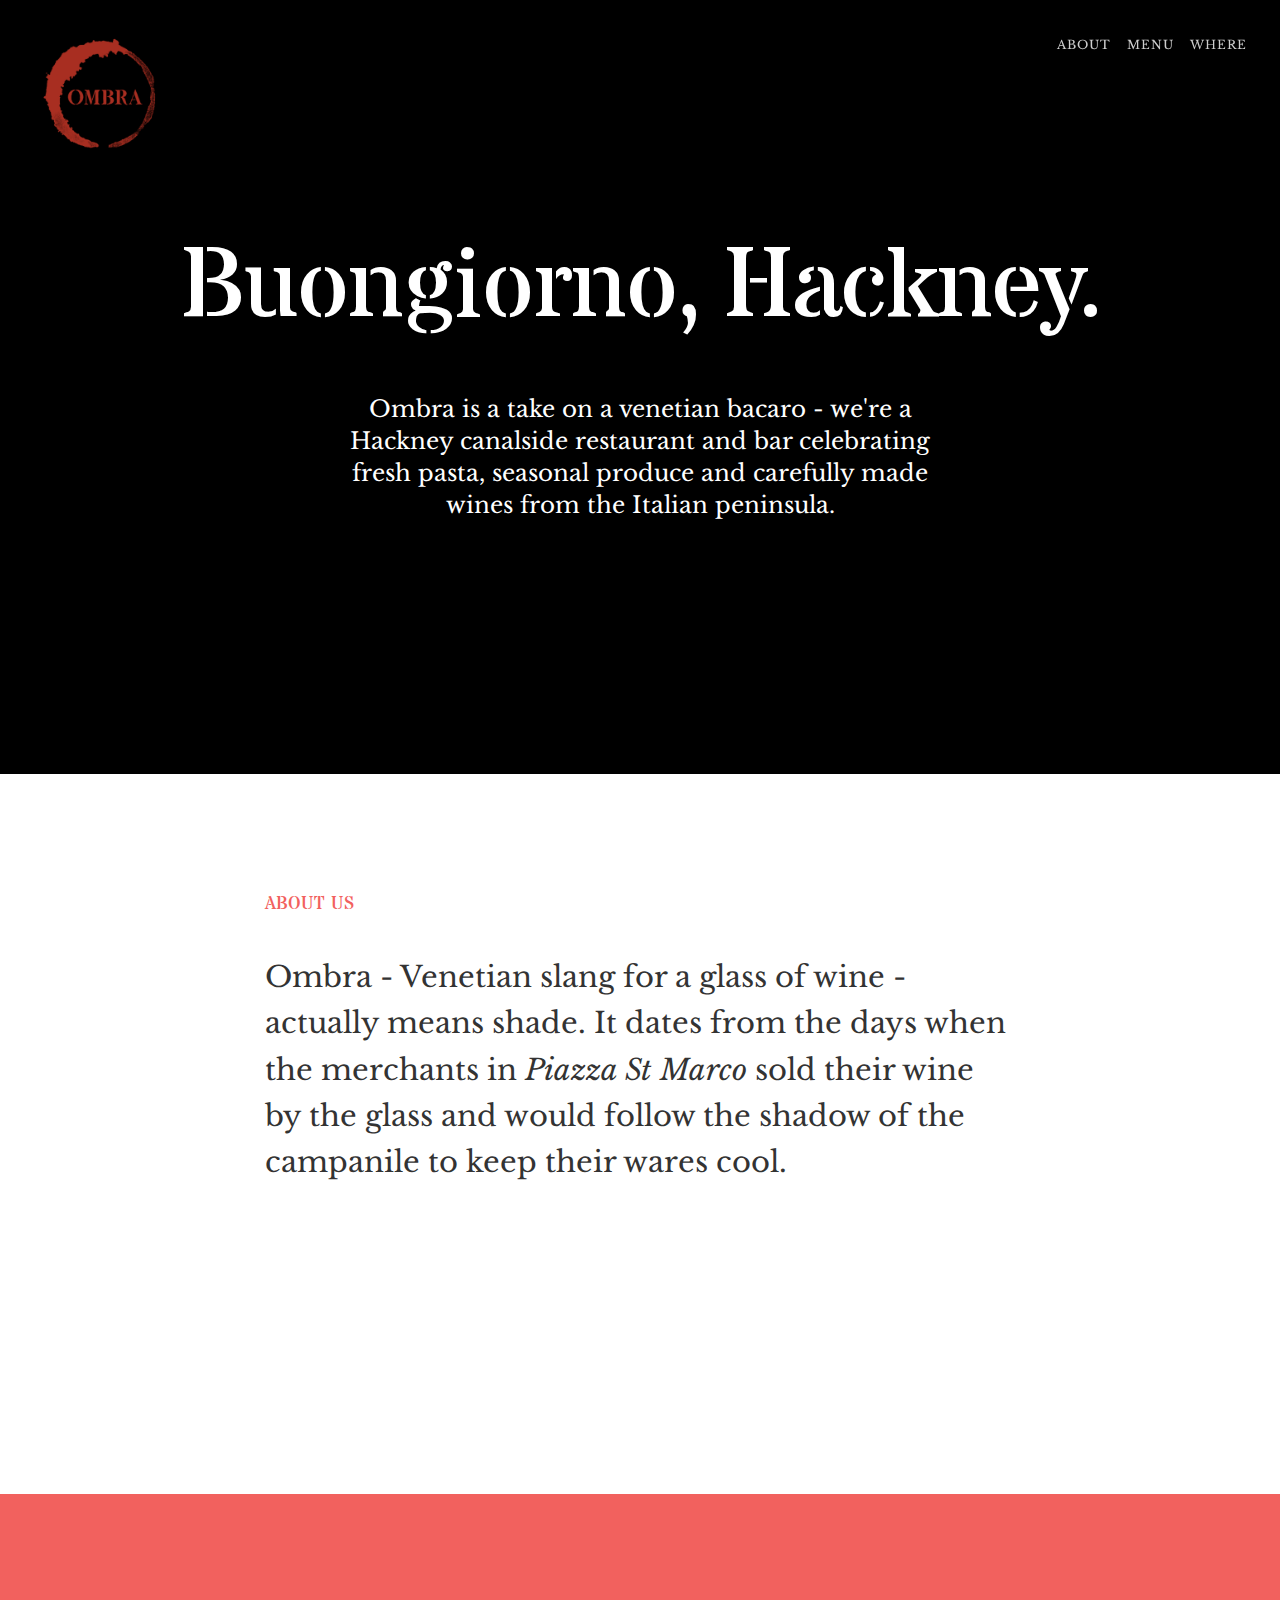
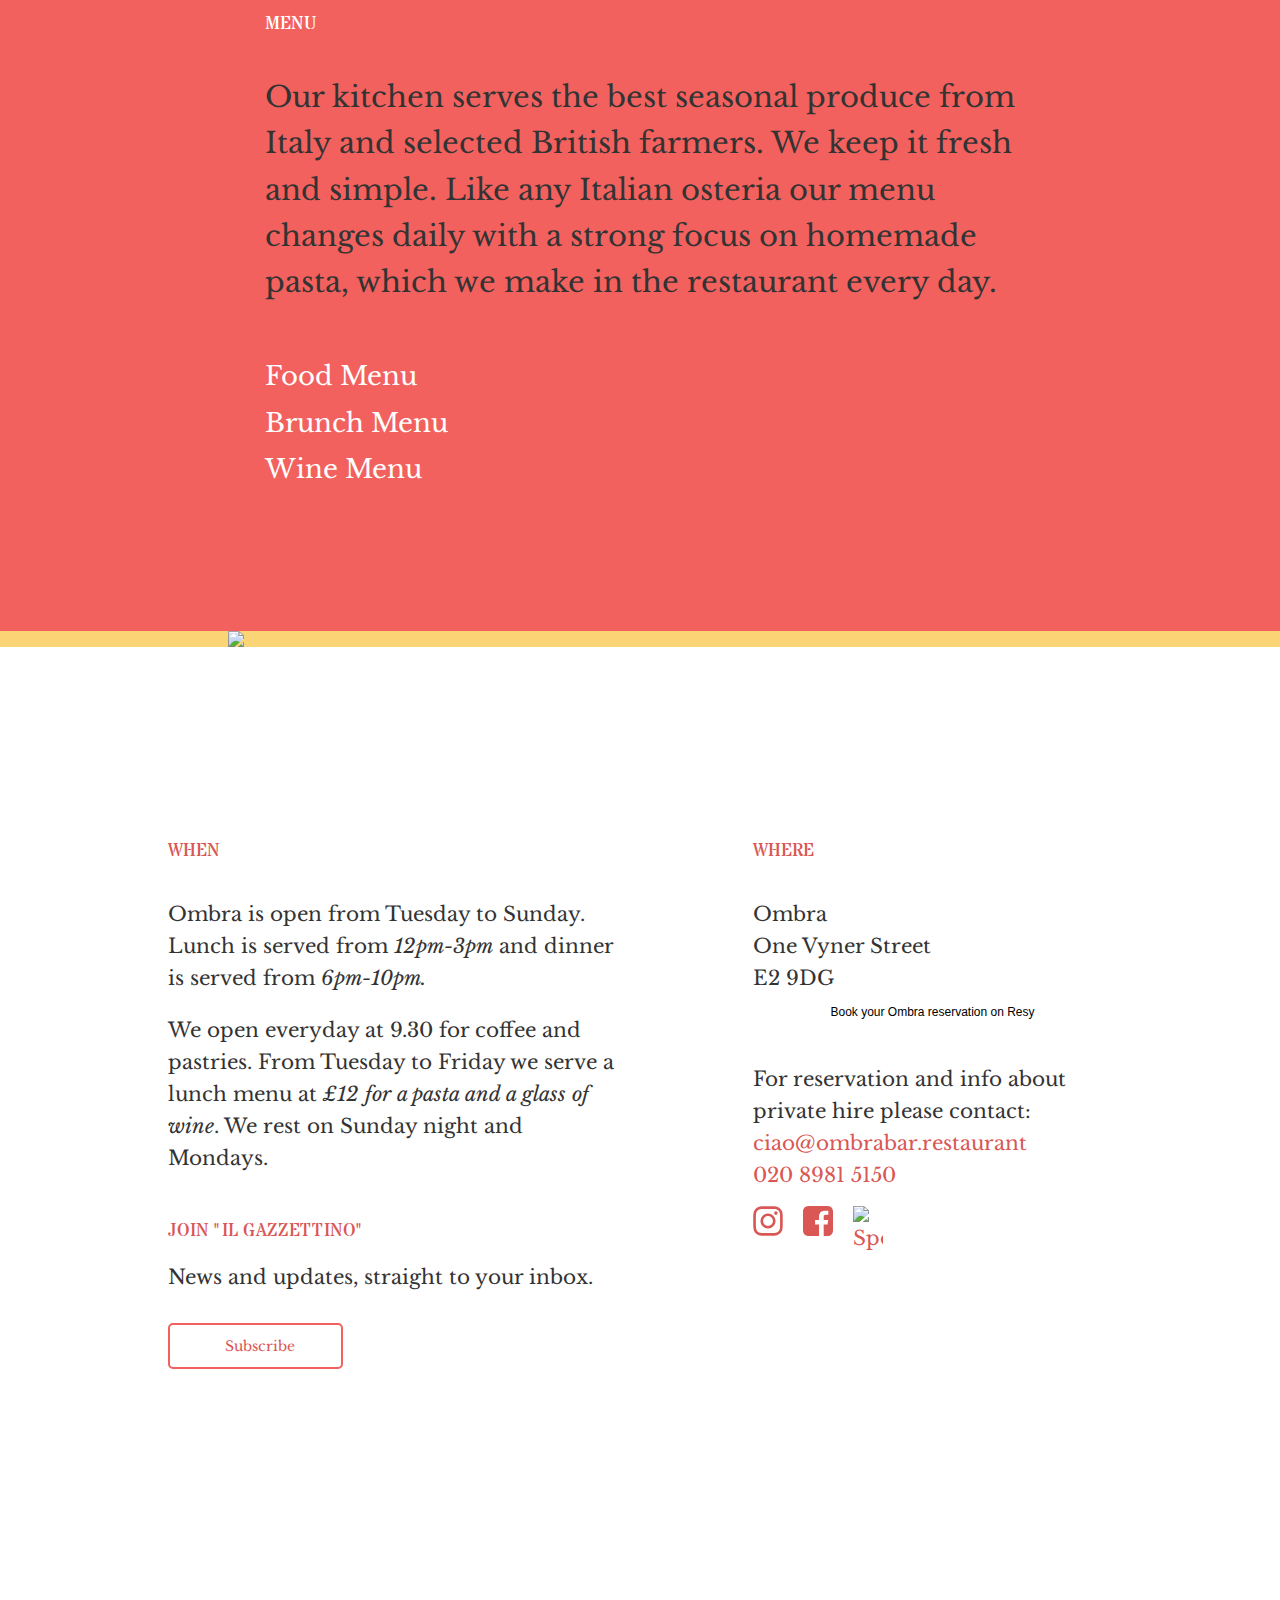
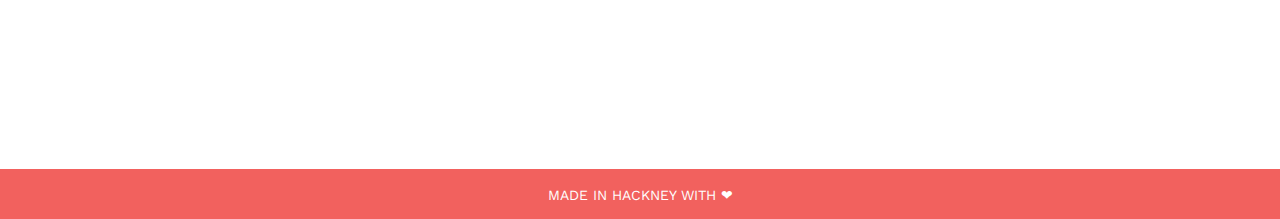
==== index BKP.html @ 2faec1d6 "Initial" ====
<!DOCTYPE html>
<html lang="en">

<head>

    <meta charset="utf-8">
    <meta http-equiv="X-UA-Compatible" content="IE=edge">
    <meta name="viewport" content="width=device-width, initial-scale=1">
    <meta name="description" content="Ombra is a take on a Venetian bacaro - we're a Hackney canalside joint you can visit regularly for a drink and a bite without spending a fortune.">
    <meta name="keywords" content="Ombra,Italian,Restaurant,Hackney,London,East London,pasta">

    <title>OMBRA Bar & Restaurant</title>

    <!-- Bootstrap Core CSS -->
    <link href="css/bootstrap.min.css" rel="stylesheet">

    <!-- Custom CSS -->
    <link href="css/scrolling-nav.css" rel="stylesheet">
    <link href="css/styles.css" media="screen" rel="stylesheet">
<link href="https://fonts.googleapis.com/css?family=Libre+Baskerville:400,400i|Stardos+Stencil|Work+Sans" rel="stylesheet">

<link href="resources/logo-dark.png" rel="shortcut icon">



<script>
(function(i,s,o,g,r,a,m){i['GoogleAnalyticsObject']=r;i[r]=i[r]||function(){
(i[r].q=i[r].q||[]).push(arguments)},i[r].l=1*new Date();a=s.createElement(o),
m=s.getElementsByTagName(o)[0];a.async=1;a.src=g;m.parentNode.insertBefore(a,m)
})(window,document,'script','https://www.google-analytics.com/analytics.js','ga');

ga('create', 'UA-104674255-1', 'auto');
ga('send', 'pageview');
</script>
</head>

<!-- The #page-top ID is part of the scrolling feature - the data-spy and data-target are part of the built-in Bootstrap scrollspy function -->

<body id="page-top" data-spy="scroll" data-target=".navbar-fixed-top">

    <!-- Navigation -->
    <nav class="navbar navbar-default navbar-fixed-top " role="navigation">
        <div class="container-fluid">
          <div class="col-md-12 testata">
            <div class="navbar-header page-scroll">
              <!--  <button type="button" class="navbar-toggle" data-toggle="collapse" data-target=".navbar-ex1-collapse">
                    <span class="sr-only">Toggle navigation</span>
                    <span class="icon-bar"></span>
                    <span class="icon-bar"></span>
                    <span class="icon-bar"></span>
                </button> -->
                <a class="navbar-brand page-scroll" href="#page-top"><img src="resources/logo-dark.png" alt="..." class="logo"></a>
            </div>

            <!-- Collect the nav links, forms, and other content for toggling -->
            <!--  <div class="collapse navbar-collapse navbar-ex1-collapse justify-content-end">-->
            <div>
                <ul class="nav navbar-nav navbar-right ">
                    <!-- Hidden li included to remove active class from about link when scrolled up past about section -->
                    <li class="hidden">
                        <a class="page-scroll" href="#page-top"></a>
                    </li>
                    <li>
                        <a class="page-scroll" href="#about">ABOUT</a>
                    </li>
                    <li>
                        <a class="page-scroll" href="#menu">MENU</a>
                    </li>
                    <li>
                        <a class="page-scroll" href="#address">WHERE</a>
                    </li>
                </ul>
            </div>
            <!-- /.navbar-collapse -->
        </div>
        </div>
        <!-- /.container -->
    </nav>

    <!-- Intro Section -->

    <div class="col-md-12 col-lg-12 prova">
        <h1 class="fisso">Buongiorno, Hackney.</h1>
        <h3 class="col-md-6 col-lg-6 col-md-offset-3 col-lg-offset-3 sottotitolo">Ombra is a take on a venetian bacaro - we're a Hackney canalside restaurant and bar celebrating fresh pasta, seasonal produce and carefully made wines from the Italian peninsula.</h3>


    </div>

    <section id="intro" class="intro-section">
        <div class="container">
            <div class="row">
                <div class="col-lg-12">
                    <h1 class="fisso"></h1>

                </div>
            </div>
        </div>
    </section>

    <!-- About Section -->
    <section id="about" class="about-section">
        <div class="container">
            <div class="row">
                <div class="col-lg-8 col-lg-offset-2 col-xs-10 col-xs-offset-1">
                    <h2>About Us</h2>

                      <p>Ombra - Venetian slang for a glass of wine - actually means shade. It dates from the days when the merchants in <i>Piazza St Marco</i> sold their wine by the glass and would follow the shadow of the campanile to keep their wares cool.</p>
<!--                      <p>Ombra is a take on a Venetian bacaro - we're a Hackney canalside joint you can visit regularly for a drink and a bite without spending a fortune. </p>-->

                </div>
            </div>
        </div>
    </section>

    <!-- Menu Section -->
    <section id="menu" class="menu-section">
        <div class="container">
            <div class="row">
                <div class="col-lg-8 col-lg-offset-2 col-xs-10 col-xs-offset-1">
                    <h2>Menu</h2>
                    <p class="menupadding menulink">
                            Our kitchen serves the best seasonal produce from Italy and selected British farmers. We keep it fresh and simple. Like any Italian osteria our menu changes daily with a strong focus on homemade pasta, which we make in the restaurant every day.<br><br><a class="grande" href="http://www.ombrabar.restaurant/resources/Menu.pdf" target="_blank">Food Menu</a>
                            <br class="onlybig" ><a class="grande" href="http://ombrabar.restaurant/resources/Brunch.pdf" target="_blank"><br class="onlysmall">Brunch Menu</a>
                           <!-- <br class="onlybig" ><a class="grande" href="http://ombrabar.restaurant/resources/Christmas.pdf" target="_blank"><br class="onlysmall">Christmas Menu</a>-->
                            <br class="onlybig" ><a class="grande" href="http://ombrabar.restaurant/resources/Wine.pdf" target="_blank"><br class="onlysmall">Wine Menu</a>
                          </p>

                </div>
            </div>
        </div>
<div class="carousel_backrgound col-xs-12 col-sm-12 col-md-12 no-gutters nopadding ">
        <div id="carousel-example" class="col-md-8 col-lg-8 col-xl-8 col-md-offset-2 col-lg-offset-2 col-xl-offset-2 carousel slide col-xs-12 col-sm-12" data-ride="carousel">

      <div class="carousel-inner">
        <div class="item active">
          <a href="#"><img src="resources/IMG/new/1.jpg" /></a>
        </div>
        <div class="item">
          <a href="#"><img src="resources/IMG/new/2.jpg" /></a>
        </div>
        <div class="item">
          <a href="#"><img src="resources/IMG/new/3.jpg" /></a>
        </div>
        <div class="item">
          <a href="#"><img src="resources/IMG/new/4.jpg" /></a>
        </div>
        <div class="item">
            <a href="#"><img src="resources/IMG/new/5.jpg" /></a>
          </div>
          <div class="item">
            <a href="#"><img src="resources/IMG/new/6.jpg" /></a>
          </div>
      </div>

      <a class="left carousel-control" href="#carousel-example" data-slide="prev">
        <span class="glyphicon glyphicon-chevron-left"></span>
      </a>
      <a class="right carousel-control" href="#carousel-example" data-slide="next">
        <span class="glyphicon glyphicon-chevron-right"></span>
      </a>
    </div>
  </div>
  </section>

    <!-- Contact Section -->

    <section class="contact-section">
      <div class="container">
          <div class="row">
              <div class=" extraspazio col-lg-5 col-lg-offset-1 col-xs-10 col-xs-offset-1">
                <h2>When</h2>
                <br>
              <p>Ombra is open from Tuesday to Sunday. Lunch is served from <i>12pm-3pm</i> and dinner is served from <i>6pm-10pm.</i></p>
              <p id="address">We open everyday at 9.30 for coffee and pastries. From Tuesday to Friday we serve a lunch menu at <i>£12 for a pasta and a glass of wine</i>. We rest on Sunday night and Mondays.</p>


              <br>
              <h2> JOIN "IL GAZZETTINO" </h2>
              <p>News and updates, straight to your inbox.</p>
              <div id="mc_embed_signup">
              <form action="https://restaurant.us16.list-manage.com/subscribe/post?u=9d16b906f59e88aabe75f0bcb&amp;id=5bc6fffdd8" method="post" id="mc-embedded-subscribe-form" name="mc-embedded-subscribe-form" class="validate" target="_blank" novalidate>
              <div id="mc_embed_signup_scroll">

              

              <div class="clear"><input type="submit" value="Subscribe" name="subscribe" id="mc-embedded-subscribe" class="button"></div>
              </div>
              </form>
              </div>




              </div>
              <div class=" extraspazio col-lg-4 col-lg-offset-1 col-xs-10 col-xs-offset-1">
                <h2 >Where</h2>
<br>
                <p class="contactlink">Ombra<br>One Vyner Street
                <br>E2 9DG<br></p>
                <div>
                  <a href="https://resy.com/cities/ldn/ombra" id="resyButton-5q0efxrh">Book your Ombra reservation on Resy</a>
                  <script src="https://widgets.resy.com/embed.js"></script>
                  <script>
                  resyWidget.addButton(document.getElementById('resyButton-5q0efxrh'), {"venueId":2999,"apiKey":"X9LFhdEQKhh3BiVn9Cq7taxPqNUaGuFL","replace":true});
                  </script>
                </div>
                <p class="contactlink">
                <br>For reservation and info about private hire please contact:<br>
                <a href="mailto:ciao@ombrabar.restaurant?Subject=Hello!" class="medio" target="_top">ciao@ombrabar.restaurant</a><br>
                <a class="medio" href="tel:020-8981-5150">020 8981 5150</a>
                <br>
                <a href="https://www.instagram.com/ombrabar.restaurant/" target="_blank"> <img src="resources/insta.svg" class="icone" alt="instalink" style= "width:30px"></a>
                  <a href="https://www.facebook.com/ombrabar.restaurant/" target="_blank"> <img src="resources/facebook.svg" class="icone" alt="facelink" style= "width:30px"></a><a href="https://open.spotify.com/user/ombra2015/playlist/3UwuyaMEpcqTB895pdZEYT" target="_blank"> <img src="resources/spotify.svg" class="icone" alt="Spotify" style= "width:30px"></a></p>




    </div>
          </div>
      </div>


  </section>

    <section id="map" class="map-section">
    <div class=" container-fluid no-gutters">
      <div class=" no-gutters iframe-area">

  <iframe class=" col-xs-12 col-sm-12 col-md-12 no-gutters nopadding alto" src="https://www.google.com/maps/embed?pb=!1m18!1m12!1m3!1d2481.8464029807155!2d-0.059204048236270845!3d51.5343769795397!2m3!1f0!2f0!3f0!3m2!1i1024!2i768!4f13.1!3m3!1m2!1s0x48761cdd13e78f0d%3A0xc161cc4856fe3969!2sOmbra!5e0!3m2!1sen!2suk!4v1453995731996" height="300" frameborder="0" style="border:0"></iframe>


  </div>
  </div>
<div>
<p class="chiusura"> Made in Hackney with ❤ <!--♥❤️--></p>
</div>

  </section>

    <!-- jQuery -->
    <script src="js/jquery.js"></script>

    <!-- Bootstrap Core JavaScript -->
    <script src="js/bootstrap.min.js"></script>

    <!-- Scrolling Nav JavaScript -->
    <script src="js/jquery.easing.min.js"></script>
    <script src="js/scrolling-nav.js"></script>


</script>



</body>

</html>
---- css/scrolling-nav.css ----
/*!
 * Start Bootstrap - Scrolling Nav (http://startbootstrap.com/)
 * Copyright 2013-2016 Start Bootstrap
 * Licensed under MIT (https://github.com/BlackrockDigital/startbootstrap/blob/gh-pages/LICENSE)
 */

body {
    width: 100%;
    height: 100%;
}

html {
    width: 100%;
    height: 100%;
}


@media(min-width:767px) {
    .navbar {
        padding: 20px 0;
        -webkit-transition: background .5s ease-in-out,padding .5s ease-in-out;
        -moz-transition: background .5s ease-in-out,padding .5s ease-in-out;
        transition: background .5s ease-in-out,padding .5s ease-in-out;
    }

    .top-nav-collapse {
        padding: 0;
    }

    .onlysmall {

   display: none;

   }

}

/* Demo Sections - You can use these as guides or delete them - the scroller will work with any sort of height, fixed, undefined, or percentage based.
The padding is very important to make sure the scrollspy picks up the right area when scrolled to. Adjust the margin and padding of sections and children
of those sections to manage the look and feel of the site. */

.intro-section {
    height: 86%;
    padding-top: 150px;
    text-align: center;
    background: #fff;
}

.about-section {
    height: 80%;
    padding-top: 150px;
    text-align: center;
    background: #fff;
}




.contact-section {
    padding-top: 250px;
    text-align: center;
    background: #fff;
}

.map-section {
    padding-top: 0px;
    text-align: center;
    background: #fff;
}
---- css/styles.css ----
html {
    text-rendering: optimizeLegibility !important;
    -webkit-font-smoothing: antialiased !important;

}

input {
 border: 1px solid #d9d9d9;
border-radius: 5px !important;
height: 46px;
width: 100%;
margin-top: 20px;
 text-indent: 10px;
 font-family: 'Libre Baskerville';
 font-size: 14px;

}

.button {
border: 2px solid #F2615E;
background-color: #fff;
color: #d95754;

width: 50%;

}
#mc-embedded-subscribe {

width: 175px;

}

#mc_embed_signup {

text-align: left;

}
#resyButton-5q0efxrh {

color: black;

}

.contact-section p{

font-size: 20px;
padding-top: 10px;

}

.contact-section {
    background: #fff !important;
}


.carousel-control:focus, .carousel-control:hover {
background-image: none !important;
  opacity: 1;
}

.extraspazio {

margin-top: 90px;

}

.carousel_backrgound{
background-color: #FAD475;
}

.carousel-control {

    color: #fff;

    text-shadow: none;
    background-color: rgba(0,0,0,0);
    filter: alpha(opacity=100);
    opacity: 1;
    background-image: none !important;
}

body {

position: relative;
font-size: 12px;

}


h3 {

color: #fff;
text-align: center;
font-size: 23px;
font-family: 'Libre Baskerville';
font-weight: 400;
padding-top: 20px;
line-height: 1.40;

}

.chiusura {
background-color: #F2615E;
margin-bottom: 0px;
height: 50px;
padding-top: 15px;
text-align: center;
color: #fff;
text-transform: uppercase;
font-size: 14px;
font-family: 'Work Sans';
}

.menulink  a {
      color: white;
       position: relative;
       text-decoration: none;
  }
.menulink a:before {
  content: "";
    position: absolute;
    width: 100%;
    height: 10px;
    bottom: 0;
    left: 0;
    background-color: rgba(255, 255, 255, 0.2);
    visibility: hidden;
    -webkit-transform: scaleX(0);
    transform: scaleX(0);
    -webkit-transition: all 0.3s ease-in-out 0s;
    transition: all 0.3s ease-in-out 0s;
    -ms-transform: left; /* IE 9 */
  -ms-transform-origin: left; /* IE 9 */
  -webkit-transform: left; /* Chrome, Safari, Opera */
  -webkit-transform-origin: left; /* Chrome, Safari, Opera */
  transform: left;
  transform-origin: left;
  }

  .menulink a:hover:before {
    visibility: visible;
    -webkit-transform: scaleX(1);
    transform: scaleX(1);
  }

  .menulink  a:visited {
      color: white;
  }

.menulink   a:hover {
      color: white;
  }
.menulink   a:active {
      color: white;
      opacity: 0.6;
  }


  .contactlink  a {

        color: #d95754;
         position: relative;
         text-decoration: none;
    }
  .contactlink a:before {
    content: "";
      position: absolute;
      width: 100%;
      height: 10px;
      bottom: 0;
      left: 0;
      background-color: rgba(242, 97, 94, 0.2);
      visibility: hidden;
      -webkit-transform: scaleX(0);
      transform: scaleX(0);
      -webkit-transition: all 0.3s ease-in-out 0s;
      transition: all 0.3s ease-in-out 0s;
      -ms-transform: left; /* IE 9 */
    -ms-transform-origin: left; /* IE 9 */
    -webkit-transform: left; /* Chrome, Safari, Opera */
    -webkit-transform-origin: left; /* Chrome, Safari, Opera */
    transform: left;
    transform-origin: left;
    }

    .contactlink a:hover:before {
      visibility: visible;
      -webkit-transform: scaleX(1);
      transform: scaleX(1);
    }

    .contactlink  a:visited {
        color: #d95754;
    }

  .contactlink   a:hover {
        color: #d95754;
    }
  .contactlink   a:active {
        color: #d95754;
        opacity: 0.6;
    }

.navbar-nav>li>a {
    padding-bottom: 5px;
    padding-left: 8px;
    padding-right: 8px;
    font-family: 'Stardos Stencil';
    letter-spacing: 1px;
}

.navbar-default .navbar-nav>li>a {
  color: #CECECE;
  font-family: 'Libre Baskerville';
  }

.navbar-default .navbar-nav>li>a:hover {
color: #e1be69;
}

.icone{
  float: left;
  margin-right: 20px;
  margin-top:15px;
}

/*
 .navbar-default .navbar-nav>.active>a:hover {
color: #fff}
*/
.navbar-default .navbar-nav>.active>a, .navbar-default .navbar-nav>.active>a:focus, .navbar-default .navbar-nav>.active>a:hover {
    color: #000;
    background-color: rgba(255, 255, 255, 0);
     border-bottom: solid #e1be69;
}

.selector-for-some-widget {
  -webkit-box-sizing: content-box;
     -moz-box-sizing: content-box;
          box-sizing: content-box;
}

.container-fluid {

padding-right: 0px;
padding-left: 0px;

}
.iframe-area{
  background-color: #3c3c3c;
  margin-right: 0px;
}

.nopadding {
margin-left: 0px;
margin-right: 0px;
padding-left: 0px;
padding-right: 0px;

}

.menupadding{
padding-bottom: 130px;

}



.fixheight {

min-height: 600px;

}

.navbar-default {
    background-color: rgba(255, 255, 255, 0);
    border: none;
    margin-left: 40px;
    margin-right: 40px;
}


.logo {
width: 120px;
-webkit-transition:  .5s ease-in-out,padding .5s ease-in-out;
-moz-transition:  .5s ease-in-out,padding .5s ease-in-out;
transition:  .5s ease-in-out,padding .5s ease-in-out;
z-index: 300;

}

.testata {

padding-left: 0px;
padding-right: 0px;

}

.prova {
position: fixed;
z-index: -1;
background-image: url("http://giuliofagiolini.com/ombra/resources/backprova.png");
background-repeat: no-repeat;
    background-attachment: fixed;
    background-position: center;
background-color: #000;
padding-bottom: 800px;
}

.intro-section{
  background-color: rgba(255, 255, 255, 0.0);
}

.about-section {
z-index: 100;
padding-top: 100px;

}

.about-section h2{
color: #F2615E;
}
.contact-section h2{
color: #d95754;
}


.menu-section {
z-index: 100;
padding-top: 100px;
background-color: #F2615E;
}

.menu-section h2{
color: #fff;
}



  h1 {
    font-family: 'Stardos Stencil','Libre Franklin', serif;
    font-weight: 400;
  font-size: 100px;
  padding-top: 17%;
  text-align: center;
  color: #fff;
  letter-spacing: -2px;
  }

  h2 {
    font-family: 'Stardos Stencil','Libre Franklin';
text-transform: uppercase;
  font-size: 18px;
  letter-spacing: 0px;
    text-align: left;
  }

p {
  font-family: 'Libre Baskerville';
padding-top: 30px;
font-size: 29px;
line-height: 1.6;
  text-align: left;

}

i {
font-family: 'Libre Baskerville';
font-style: italic;

}

.grande {
font-size: 26px;
}

.medio {
font-size: 20px;

}

.contact-section {
padding-top: 100px;
padding-bottom: 100px;

}

/* Small Devices, Tablets */
@media only screen and (max-width : 767px) {

  .contact-section p{

  font-size: 16px;
  padding-top: 10px;

  }

  .menu-section {
  padding-top: 40px;

  }

  .chiusura {
  background-color: #F2615E;
  margin-bottom: 0px;
  height: 50px;
  padding-top: 15px;
  color: #fff;
  text-transform: uppercase;
  font-size: 14px;
  font-family: 'Work Sans';
  text-align: center;
  }


  .about-section {
  padding-top: 40px;

  }
  h3 {
  font-size: 15px;

  }



  .navbar-nav>li>a {
      padding-bottom: 1px;
      padding-left: 6px;
      padding-right: 6px;
      font-family: 'Libre Baskerville';
      letter-spacing: 1px;

  }

  body {

  font-size: 10px;
}
  .navbar-default .navbar-nav>li>a:hover {
  color: #3c3c3c;
  }

  .intro-section{
      height: 90%;
}
  .prova {
  background-image: url("http://giuliofagiolini.com/ombra/resources/backprova2.png");
  background-repeat: no-repeat;
      background-attachment: fixed;
      background-position: center top;
}
  .navbar-brand>img {
    margin-left: 40px;
}
  .navbar-default .navbar-toggle {
      border-color: rgba(255, 255, 255, 0.0);
  }

  .navbar-toggle {
      padding: 9px 0px;
      margin-right: 20px;
  }

.navbar-default {

  margin-left: 0px !important;
  margin-right:10px;

}

  .navbar-default .navbar-toggle {
 border: none;
 margin-top: 20px;
}

.navbar-default .navbar-toggle .icon-bar {
    background-color: #333;
}

.navbar-default .navbar-toggle:focus, .navbar-default .navbar-toggle:hover {
   background-color: rgba(255, 255, 255, 0.0);
}

 .onlybig {

display: none;

}

  p {
    font-family: 'Libre Baskerville';
  padding-top: 20px;
  font-size: 16px;
  line-height: 1.6;
    text-align: left;
    padding-left: 0px;
        padding-right: 0px;

  }
     h1 {
     font-family: 'Stardos Stencil','Libre Franklin', sans-serif;
     font-size: 50px;
     padding-top: 90px;
     letter-spacing: -1px;
     }

     .navbar-brand {
         margin: -40px -70px !important;

   }

   .extraspazio {

   margin-top: 50px;

   }


   .navbar-nav>li>a {
       line-height: 20px;
   }

   .nav>li>a {
       display: initial;
       float: left;
       text-align: right;
     }

.nav {
    width: 178px;
    float: right;


}
.icone{
  float: left;
}

.grande {
font-size: 20px;
text-decoration: underline;
}

.menupadding{
padding-bottom: 85px;

}

.contactlink  a {
  font-size: 16px;
}

#carousel-example {

  padding-left: 0px;
  padding-right: 0px;
}

.navbar-default .navbar-collapse, .navbar-default .navbar-form {
  padding-top: 60px;
  position: fixed;
  width: 100%;
  height: 100%;
  top: 0px;
  border: none;
  background: rgba(255, 255, 255, 1);
  text-align: center;
  z-index: -1;
}

   .navbar-fixed-top .navbar-collapse {
    max-height: none !important;}
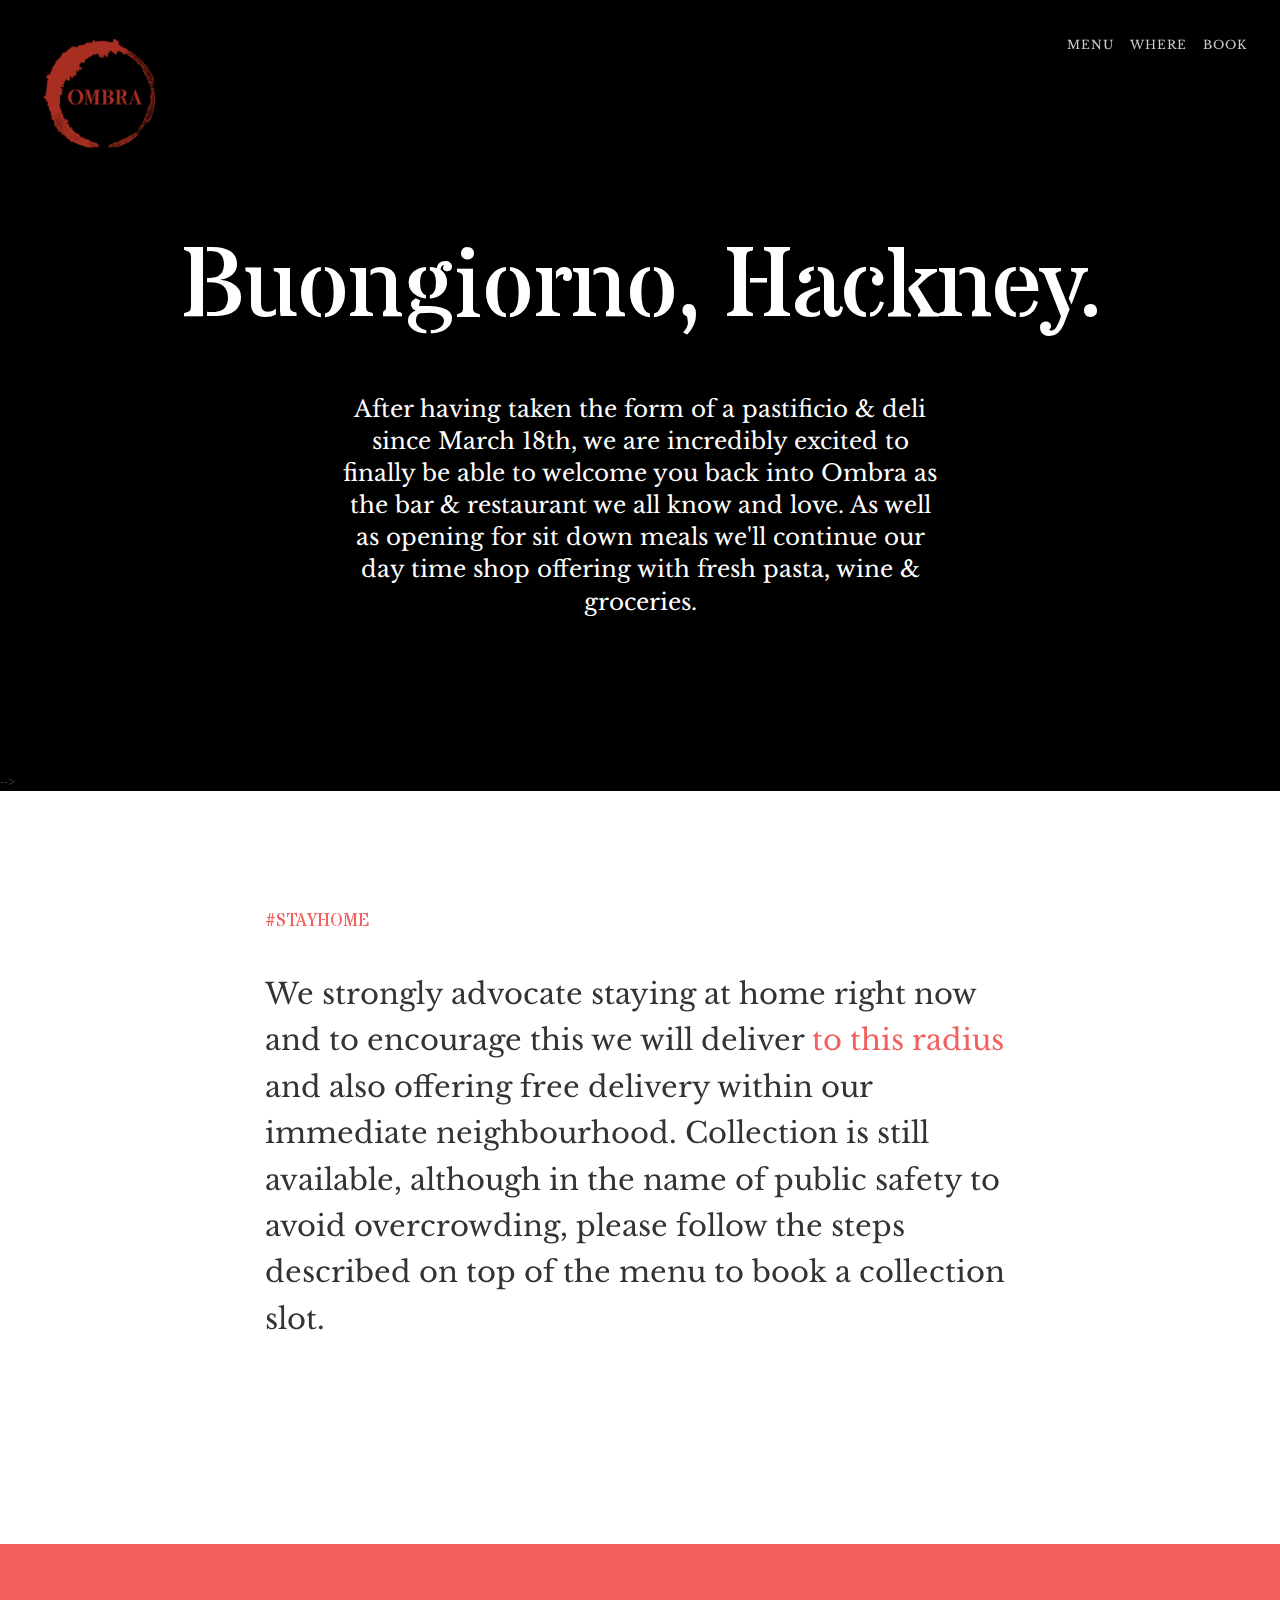
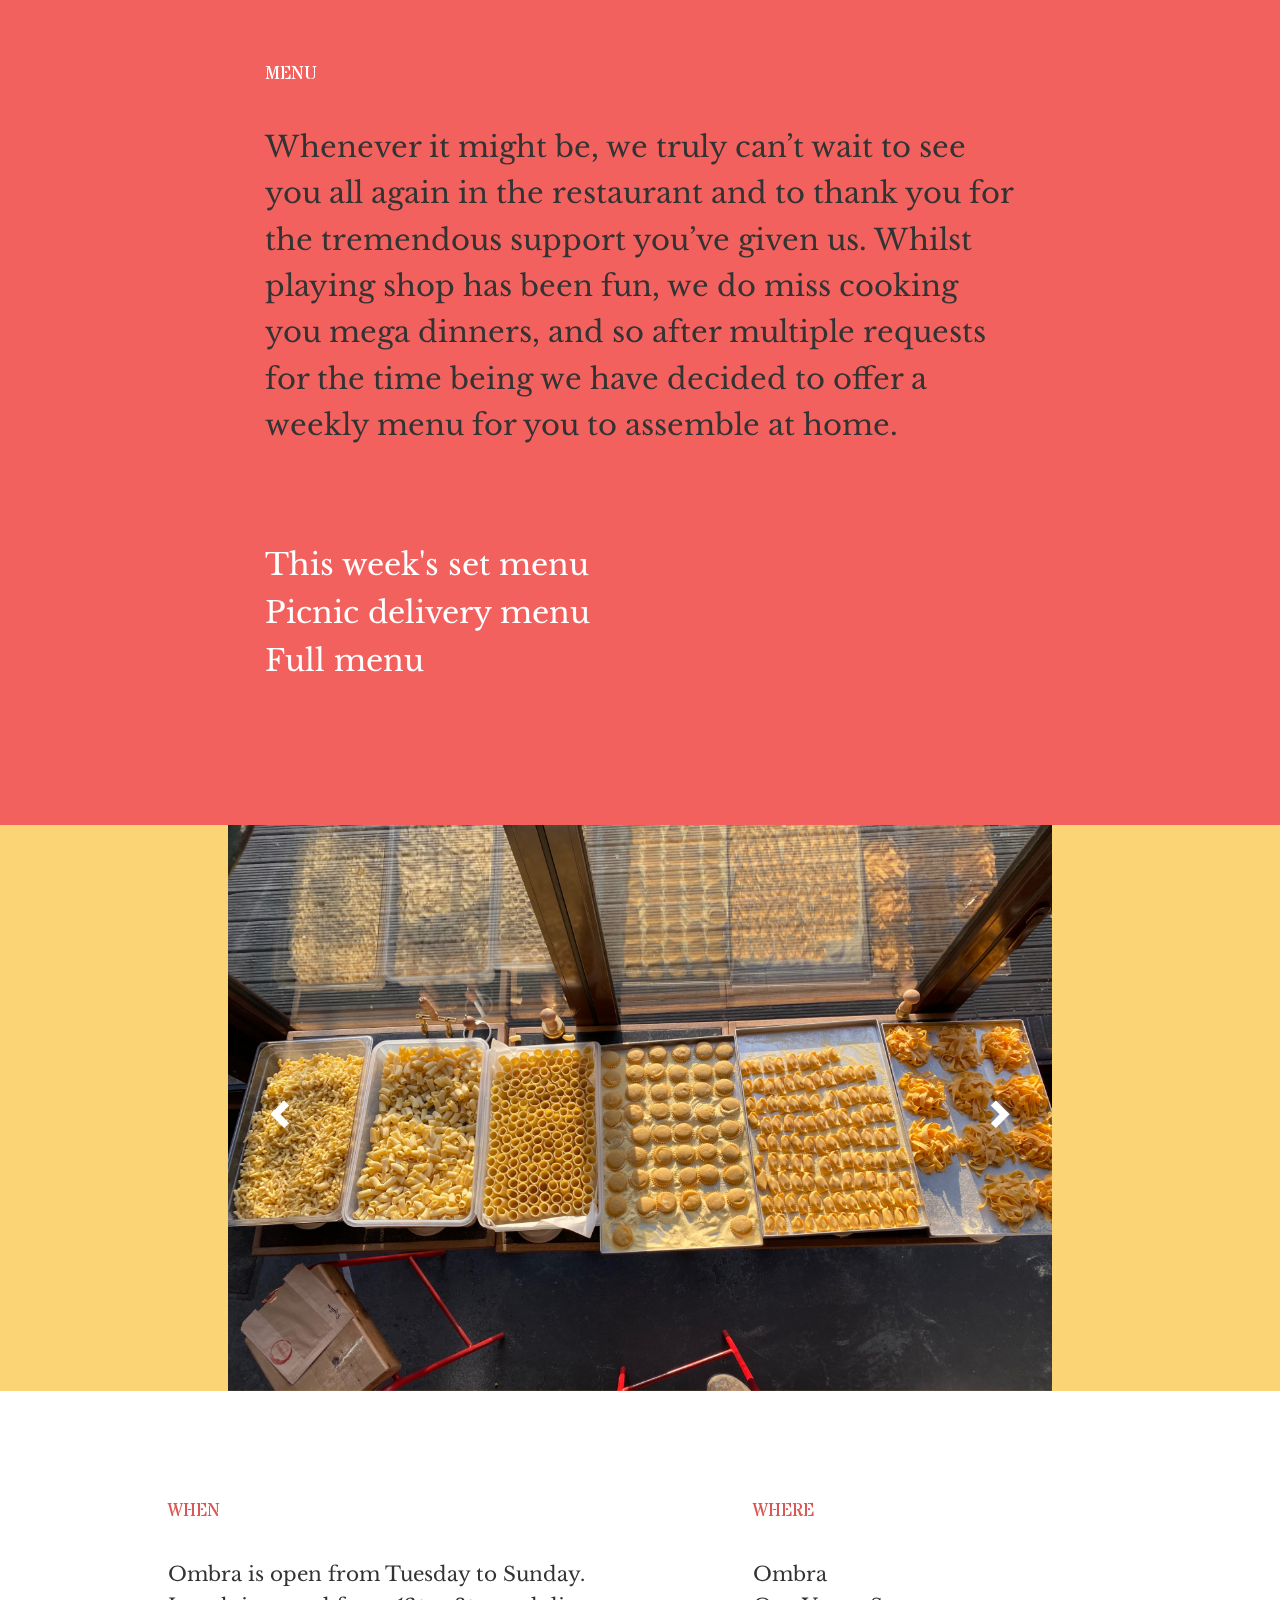
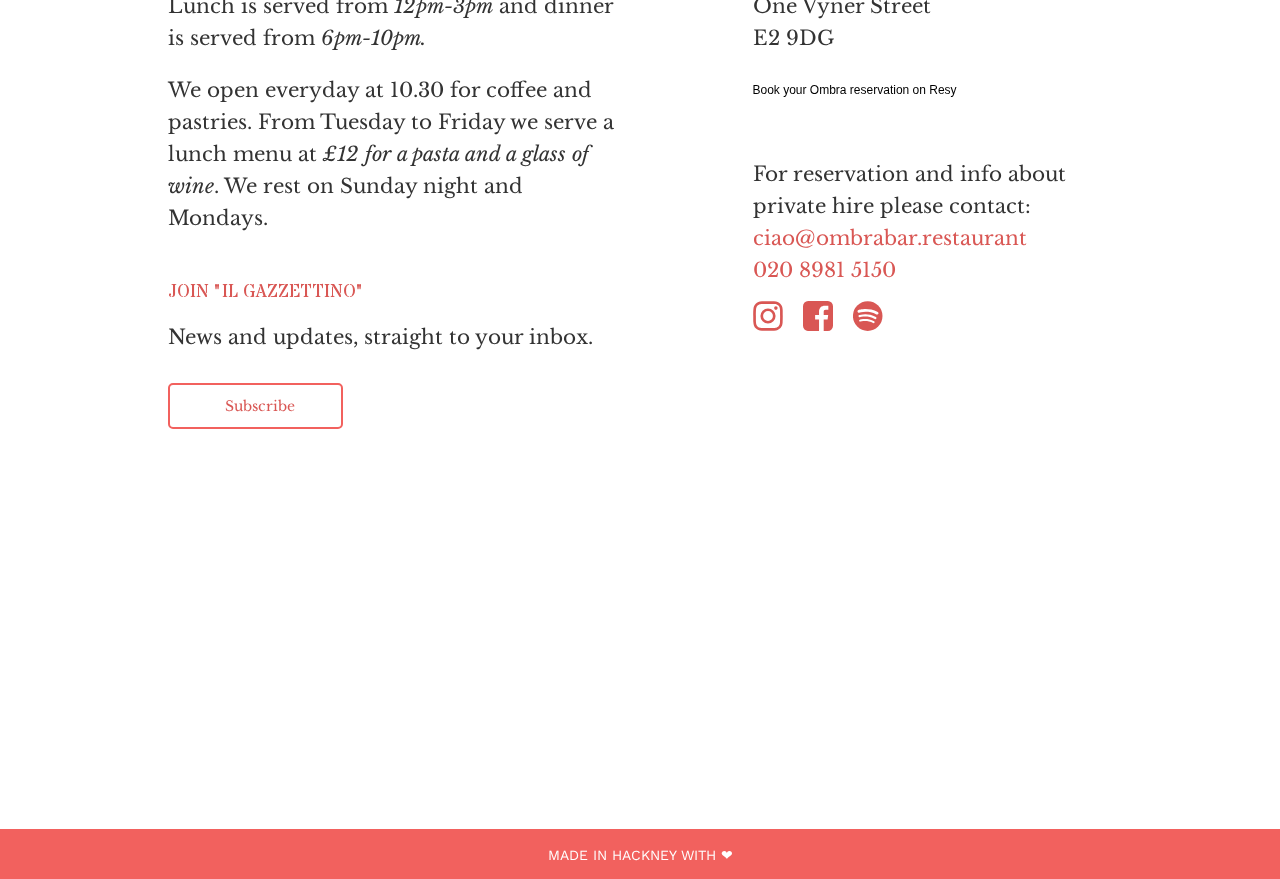
==== commit f6f2d0a5: "Open Again" ====
--- a/index BKP.html
+++ b/index BKP.html
@@ -8,6 +8,11 @@
     <meta name="viewport" content="width=device-width, initial-scale=1">
     <meta name="description" content="Ombra is a take on a Venetian bacaro - we're a Hackney canalside joint you can visit regularly for a drink and a bite without spending a fortune.">
     <meta name="keywords" content="Ombra,Italian,Restaurant,Hackney,London,East London,pasta">
+    <meta property="og:title" content="OMBRA, Bar & Restaurant" />
+    <meta property="og:description" content="Ombra, a take on a Venetian bacaro on East London's canal">
+    <meta property="og:url" content="www.ombrabar.restaurant" />
+    <meta property="og:image" content="resources/sharepreview.png">
+
 
     <title>OMBRA Bar & Restaurant</title>
 
@@ -60,18 +65,32 @@
                     <li class="hidden">
                         <a class="page-scroll" href="#page-top"></a>
                     </li>
-                    <li>
+                    <!--<li>
                         <a class="page-scroll" href="#about">ABOUT</a>
-                    </li>
+                    </li>-->
                     <li>
                         <a class="page-scroll" href="#menu">MENU</a>
                     </li>
                     <li>
                         <a class="page-scroll" href="#address">WHERE</a>
                     </li>
+                    <li>
+                            <a href="https://resy.com/cities/ldn/ombra" target="alt" href="#address">BOOK</a>
+                        </li>
+
+                
                 </ul>
             </div>
-            <!-- /.navbar-collapse -->
+            <!-- /.navbar-collapse 
+            
+            <div>
+                  <a href="https://resy.com/cities/ldn/ombra" id="resyButton-5q0efxrh">Book your Ombra reservation on Resy</a>
+                  <script src="https://widgets.resy.com/embed.js"></script>
+                  <script>
+                  resyWidget.addButton(document.getElementById('resyButton-5q0efxrh'), {"venueId":2999,"apiKey":"X9LFhdEQKhh3BiVn9Cq7taxPqNUaGuFL","replace":true});
+                  </script>
+                </div>
+            -->
         </div>
         </div>
         <!-- /.container -->
@@ -81,36 +100,79 @@
 
     <div class="col-md-12 col-lg-12 prova">
         <h1 class="fisso">Buongiorno, Hackney.</h1>
-        <h3 class="col-md-6 col-lg-6 col-md-offset-3 col-lg-offset-3 sottotitolo">Ombra is a take on a venetian bacaro - we're a Hackney canalside restaurant and bar celebrating fresh pasta, seasonal produce and carefully made wines from the Italian peninsula.</h3>
-
+
+        <h3 class="col-md-6 col-lg-6 col-md-offset-3 col-lg-offset-3 sottotitolo">After having taken the form of a pastificio & deli since March 18th, we are incredibly excited to finally be able to welcome you back into Ombra as the bar & restaurant we all know and love. As well as opening for sit down meals we'll continue our day time shop offering with fresh pasta, wine & groceries. </h3>
+        
+        <!--<h3 class="col-md-6 col-lg-6 col-md-offset-3 col-lg-offset-3 sottotitolo">Ombra is a take on a venetian bacaro - we're a Hackney canalside restaurant and bar celebrating fresh pasta, seasonal produce and carefully made wines from the Italian peninsula.</h3>
+        -->
+       
 
     </div>
+
+    <!-- Intro Section 
+    
+    
+        
+    -->
 
     <section id="intro" class="intro-section">
         <div class="container">
             <div class="row">
                 <div class="col-lg-12">
                     <h1 class="fisso"></h1>
-
+                    <div>
+                            
                 </div>
             </div>
         </div>
     </section>
-
+-->
     <!-- About Section -->
     <section id="about" class="about-section">
         <div class="container">
             <div class="row">
-                <div class="col-lg-8 col-lg-offset-2 col-xs-10 col-xs-offset-1">
-                    <h2>About Us</h2>
-
-                      <p>Ombra - Venetian slang for a glass of wine - actually means shade. It dates from the days when the merchants in <i>Piazza St Marco</i> sold their wine by the glass and would follow the shadow of the campanile to keep their wares cool.</p>
-<!--                      <p>Ombra is a take on a Venetian bacaro - we're a Hackney canalside joint you can visit regularly for a drink and a bite without spending a fortune. </p>-->
+                <div class="col-lg-8 col-lg-offset-2 col-xs-10 col-xs-offset-1 aboutlink ">
+                    <h2>#STAYHOME</h2>
+<p>We strongly advocate staying at home right now and to encourage this we will deliver <a href="https://i.ibb.co/gdKCg1w/OmbraDeliveryMap.png" target="_blank">to this radius</a> and also offering free delivery within our immediate neighbourhood. Collection is still available, although in the name of public safety to avoid overcrowding, please follow the steps described on top of the menu to book a collection slot.</p>
+                      <!--<p>Ombra - Venetian slang for a glass of wine - actually means shade. It dates from the days when the merchants in <i>Piazza St Marco</i> sold their wine by the glass and would follow the shadow of the campanile to keep their wares cool.</p>
+ <p>Ombra is a take on a Venetian bacaro - we're a Hackney canalside joint you can visit regularly for a drink and a bite without spending a fortune. </p>-->
 
                 </div>
             </div>
         </div>
     </section>
+
+ <!-- <section id="event" class="event-section">
+         <div class="container">
+          <div class="row">
+                <div class=" nopaddingside nounderline col-lg-5 col-md-5 col-sm-5 col-xs-12">
+                        <a href="https://resy.com/cities/ldn/ombra?date=2020-03-02&seats=2" target="_blank" alt="posters with seasonal chef collaborations" >  <img src="resources/eventstripe3.png" alt="..." class="posters nounderline"> </a>
+                    
+                  </div>
+            
+                         <div class="col-lg-4 col-lg-offset-1 col-sm-4 col-sm-offset-1 col-md-4 col-md-offset-1 col-xs-10 col-xs-offset-1">
+                <h2 >NEXT EVENT:</h2>
+<br>
+                <h6>When in Ombra <br> Gustavo Tavares <br> (Koya)</h6>
+
+                <p class="contactlink">
+                <a href="https://resy.com/cities/ldn/ombra?date=2020-03-02&seats=2" target="_blank">Book Now</a>
+
+                </p>
+                <br>    
+                <p><i>During the winter months we often organize collaborations and special dinners <a href="https://restaurant.us16.list-manage.com/subscribe/post?u=9d16b906f59e88aabe75f0bcb&amp;id=5bc6fffdd8" target="_blank"> sign up to "Il Gazzettino"</a> to stay up to date.</i></p>
+                <br>
+
+            
+                </div>
+                
+
+
+
+    </div>
+          </div>
+      </div>
+    </section>-->
 
     <!-- Menu Section -->
     <section id="menu" class="menu-section">
@@ -119,10 +181,16 @@
                 <div class="col-lg-8 col-lg-offset-2 col-xs-10 col-xs-offset-1">
                     <h2>Menu</h2>
                     <p class="menupadding menulink">
-                            Our kitchen serves the best seasonal produce from Italy and selected British farmers. We keep it fresh and simple. Like any Italian osteria our menu changes daily with a strong focus on homemade pasta, which we make in the restaurant every day.<br><br><a class="grande" href="http://www.ombrabar.restaurant/resources/Menu.pdf" target="_blank">Food Menu</a>
-                            <br class="onlybig" ><a class="grande" href="http://ombrabar.restaurant/resources/Brunch.pdf" target="_blank"><br class="onlysmall">Brunch Menu</a>
-                           <!-- <br class="onlybig" ><a class="grande" href="http://ombrabar.restaurant/resources/Christmas.pdf" target="_blank"><br class="onlysmall">Christmas Menu</a>-->
-                            <br class="onlybig" ><a class="grande" href="http://ombrabar.restaurant/resources/Wine.pdf" target="_blank"><br class="onlysmall">Wine Menu</a>
+
+                        Whenever it might be, we truly can’t wait to see you all again in the restaurant and to thank you for the tremendous support you’ve given us. Whilst playing shop has been fun, we do miss cooking you mega dinners, and so after multiple requests for the time being we have decided to offer a weekly menu for you to assemble at home.
+                     <!-- Tough times call for tough measures. <br> Ombra’s pasta will now only be available for you to cook at home. Pasta kits will be available for collection or delivery within a 1 mile radius from the restaurant. 
+                      <br><br>Self isolation won't be as bad with a little pasta. Wine at discounted rate available too. <!--Our kitchen serves the best seasonal produce from Italy and selected British farmers. We keep it fresh and simple. Like any Italian osteria our menu changes daily with a strong focus on homemade pasta, which we make in the restaurant every day.--><br><br><!--<a class="grande" href="http://www.ombrabar.restaurant/resources/Menu.pdf" target="_blank">Food Menu</a>-->
+                            <!--<br class="onlybig" ><a class="grande" href="http://ombrabar.restaurant/resources/Brunch.pdf" target="_blank"><br class="onlysmall">Brunch Menu</a>-->
+                            <!--<br class="onlybig" ><a class="grande" href="http://ombrabar.restaurant/resources/Christmas.pdf" target="_blank"><br class="onlysmall">Christmas Menu</a>-->
+                            <br class="onlybig" ><a class="grande" href="https://www.notion.so/Set-Menu-Un-posto-all-Ombra-cfaa8b2d18d64862afe102ff7fea208e" target="_blank"><br class="onlysmall">This week's set menu</a>
+                            <br class="onlybig" ><a class="grande" href="https://www.notion.so/355642508490499ea0a00a1158c25bc1?v=d0d991d17ec0432e9ebb458f8479ff11" target="_blank"><br class="onlysmall">Picnic delivery menu</a>
+                            <br><a class="grande" href="https://www.notion.so/OMBRA-7e2a50f9b6054e93b44fa4680f772444" target="_blank"><br class="onlysmall">Full menu</a>
+                            <!--<br class="onlybig" ><a class="grande" href="http://ombrabar.restaurant/resources/Wine.pdf" target="_blank"><br class="onlysmall">Wine List</a> -->
                           </p>
 
                 </div>
@@ -133,22 +201,22 @@
 
       <div class="carousel-inner">
         <div class="item active">
-          <a href="#"><img src="resources/IMG/new/1.jpg" /></a>
+          <a href="#"><img src="resources/IMG/new/1.jpg" alt="italian ravioli" /></a>
         </div>
         <div class="item">
-          <a href="#"><img src="resources/IMG/new/2.jpg" /></a>
+          <a href="#"><img src="resources/IMG/new/2.jpg"alt="paccheri with chanterelle and peas" /></a>
         </div>
         <div class="item">
-          <a href="#"><img src="resources/IMG/new/3.jpg" /></a>
+          <a href="#"><img src="resources/IMG/new/3.jpg" alt="bigoli with clams" /></a>
         </div>
         <div class="item">
-          <a href="#"><img src="resources/IMG/new/4.jpg" /></a>
+          <a href="#"><img src="resources/IMG/new/4.jpg" alt="italian starter" /></a>
         </div>
         <div class="item">
-            <a href="#"><img src="resources/IMG/new/5.jpg" /></a>
+            <a href="#"><img src="resources/IMG/new/5.jpg" alt="Mixed italian starters" /></a>
           </div>
           <div class="item">
-            <a href="#"><img src="resources/IMG/new/6.jpg" /></a>
+            <a href="#"><img src="resources/IMG/new/6.jpg" alt="glass of negroni" /></a>
           </div>
       </div>
 
@@ -171,7 +239,7 @@
                 <h2>When</h2>
                 <br>
               <p>Ombra is open from Tuesday to Sunday. Lunch is served from <i>12pm-3pm</i> and dinner is served from <i>6pm-10pm.</i></p>
-              <p id="address">We open everyday at 9.30 for coffee and pastries. From Tuesday to Friday we serve a lunch menu at <i>£12 for a pasta and a glass of wine</i>. We rest on Sunday night and Mondays.</p>
+              <p id="address">We open everyday at 10.30 for coffee and pastries. From Tuesday to Friday we serve a lunch menu at <i>£12 for a pasta and a glass of wine</i>. We rest on Sunday night and Mondays.</p>
 
 
               <br>
@@ -197,13 +265,16 @@
 <br>
                 <p class="contactlink">Ombra<br>One Vyner Street
                 <br>E2 9DG<br></p>
-                <div>
+                <br>
+                <div class="resywidget">
                   <a href="https://resy.com/cities/ldn/ombra" id="resyButton-5q0efxrh">Book your Ombra reservation on Resy</a>
                   <script src="https://widgets.resy.com/embed.js"></script>
                   <script>
                   resyWidget.addButton(document.getElementById('resyButton-5q0efxrh'), {"venueId":2999,"apiKey":"X9LFhdEQKhh3BiVn9Cq7taxPqNUaGuFL","replace":true});
                   </script>
                 </div>
+                <br>
+                <br>
                 <p class="contactlink">
                 <br>For reservation and info about private hire please contact:<br>
                 <a href="mailto:ciao@ombrabar.restaurant?Subject=Hello!" class="medio" target="_top">ciao@ombrabar.restaurant</a><br>
--- a/css/scrolling-nav.css
+++ b/css/scrolling-nav.css
@@ -47,10 +47,17 @@
 }
 
 .about-section {
-    height: 80%;
     padding-top: 150px;
     text-align: center;
     background: #fff;
+}
+
+.event-section {
+    margin-top: -5px;
+    padding-top: 10%;
+    text-align: center;
+    background: #F7EFEF;
+    padding-bottom: 15%;
 }
 
 
@@ -67,3 +74,5 @@
     text-align: center;
     background: #fff;
 }
+
+
--- a/css/styles.css
+++ b/css/styles.css
@@ -16,9 +16,30 @@
 
 }
 
+.posters{
+
+/*max-width: 200px;
+border: 13px solid #FFFFFF;
+box-shadow: 0 2px 44px 0 rgba(0,0,0,0.16);*/
+max-width: 900px;
+position: absolute;
+left: -400px;
+margin-left: 15px;
+
+}
+.postercont {
+margin-left: 0px;
+
+}
+
+
+.resywidget{
+  float: left;
+}
+
 .button {
 border: 2px solid #F2615E;
-background-color: #fff;
+background-color: rgba(255,255,255,0.00);
 color: #d95754;
 
 width: 50%;
@@ -110,6 +131,51 @@
 font-size: 14px;
 font-family: 'Work Sans';
 }
+
+.aboutlink  a {
+  color: #F2615E;
+   position: relative;
+   text-decoration: none;
+}
+.aboutlink a:before {
+content: "";
+position: absolute;
+width: 100%;
+height: 10px;
+bottom: 0;
+left: 0;
+background-color: rgba(255, 255, 255, 0.2);
+visibility: hidden;
+-webkit-transform: scaleX(0);
+transform: scaleX(0);
+-webkit-transition: all 0.3s ease-in-out 0s;
+transition: all 0.3s ease-in-out 0s;
+-ms-transform: left; /* IE 9 */
+-ms-transform-origin: left; /* IE 9 */
+-webkit-transform: left; /* Chrome, Safari, Opera */
+-webkit-transform-origin: left; /* Chrome, Safari, Opera */
+transform: left;
+transform-origin: left;
+}
+
+.aboutlink a:hover:before {
+visibility: visible;
+-webkit-transform: scaleX(1);
+transform: scaleX(1);
+}
+
+.aboutlink  a:visited {
+  color: #F2615E;
+}
+
+.aboutlink   a:hover {
+  color: #F2615E;
+}
+.aboutlink   a:active {
+  color: #F2615E;
+  opacity: 0.6;
+}
+
 
 .menulink  a {
       color: white;
@@ -299,7 +365,7 @@
 .prova {
 position: fixed;
 z-index: -1;
-background-image: url("http://giuliofagiolini.com/ombra/resources/backprova.png");
+background-image: url("https://ombrabar.restaurant/resources/backprova.png");
 background-repeat: no-repeat;
     background-attachment: fixed;
     background-position: center;
@@ -314,6 +380,7 @@
 .about-section {
 z-index: 100;
 padding-top: 100px;
+padding-bottom: 15%;
 
 }
 
@@ -323,6 +390,91 @@
 .contact-section h2{
 color: #d95754;
 }
+
+.event-section p {
+  font-size: 18px;
+  padding-top: 10px;
+  font-family: 'Libre Baskerville';
+
+  line-height: 1.6;
+  text-align: left;
+}
+
+.event-section h6{
+  font-size: 30px;
+  padding-top: 10px;
+  font-family: 'Libre Baskerville';
+  line-height: 1.6;
+  text-align: left;
+}
+
+.event-section h2 {
+color: #d95754;
+}
+
+.event-section a{
+  cursor: pointer;
+  color: #d95754;
+  position: relative;
+  text-decoration: none;
+}
+
+
+.event-section a img{
+  cursor: pointer;
+  position: inherit;
+  text-decoration: none;
+}
+
+.event-section a img{
+  visibility: none;
+}
+
+.event-section a:before {
+content: "";
+position: absolute;
+width: 100%;
+height: 10px;
+bottom: 0;
+left: 0;
+background-color: rgba(242, 97, 94, 0.2);
+visibility: hidden;
+-webkit-transform: scaleX(0);
+transform: scaleX(0);
+-webkit-transition: all 0.3s ease-in-out 0s;
+transition: all 0.3s ease-in-out 0s;
+-ms-transform: left; /* IE 9 */
+-ms-transform-origin: left; /* IE 9 */
+-webkit-transform: left; /* Chrome, Safari, Opera */
+-webkit-transform-origin: left; /* Chrome, Safari, Opera */
+transform: left;
+transform-origin: left;
+}
+
+.nounderline a:before{
+background-color: unset !important;
+  
+}
+
+
+.event-section a:hover:before {
+visibility: visible;
+-webkit-transform: scaleX(1);
+transform: scaleX(1);
+}
+
+.event-section  a:visited {
+ color: #d95754;
+}
+
+.event-section   a:hover {
+ color: #d95754;
+}
+.event-section   a:active {
+ color: #d95754;
+ opacity: 0.6;
+}
+
 
 
 .menu-section {
@@ -371,7 +523,8 @@
 }
 
 .grande {
-font-size: 26px;
+font-size: 30px;
+
 }
 
 .medio {
@@ -385,15 +538,89 @@
 
 }
 
+.nopaddingside {
+padding-left: 0px;
+padding-right: 0px;
+
+}
+
+
+/* Small Devices, Tablets */
+@media only screen and (max-width : 1200px) {
+
+  .posters{
+
+    max-width: 900px;
+    position: absolute;
+    left: -600px;
+    margin-left: 15px;
+    
+    }
+
+
+
 /* Small Devices, Tablets */
 @media only screen and (max-width : 767px) {
 
+
+  .event-section {
+
+    padding-top: 15%;
+    padding-bottom: 15%;
+
+}
+
+
+  .event-section h6 {
+
+    padding-top: 0px;
+    padding-bottom: 0px;
+    margin-top: 0px;
+    margin-bottom: 0px;
+    
+    }
+
+  
+  
+
+  .nopaddingside {
+    padding-left: 0px;
+    padding-right: 0px;
+    
+    }
+
+
+  .posters{
+    position: relative;
+    left: initial;
+
+
+      margin-left: auto;
+      margin-right: auto;
+      width: 100%;
+
+      
+      }
+
+
+    position: relative;
+    
+    }
+
+
   .contact-section p{
 
   font-size: 16px;
   padding-top: 10px;
 
   }
+
+  .event-section p{
+
+    font-size: 16px;
+    padding-top: 10px;
+  
+    }
 
   .menu-section {
   padding-top: 40px;
@@ -445,7 +672,7 @@
       height: 90%;
 }
   .prova {
-  background-image: url("http://giuliofagiolini.com/ombra/resources/backprova2.png");
+  background-image: url("https://ombrabar.restaurant/resources/backprova2.png");
   background-repeat: no-repeat;
       background-attachment: fixed;
       background-position: center top;
